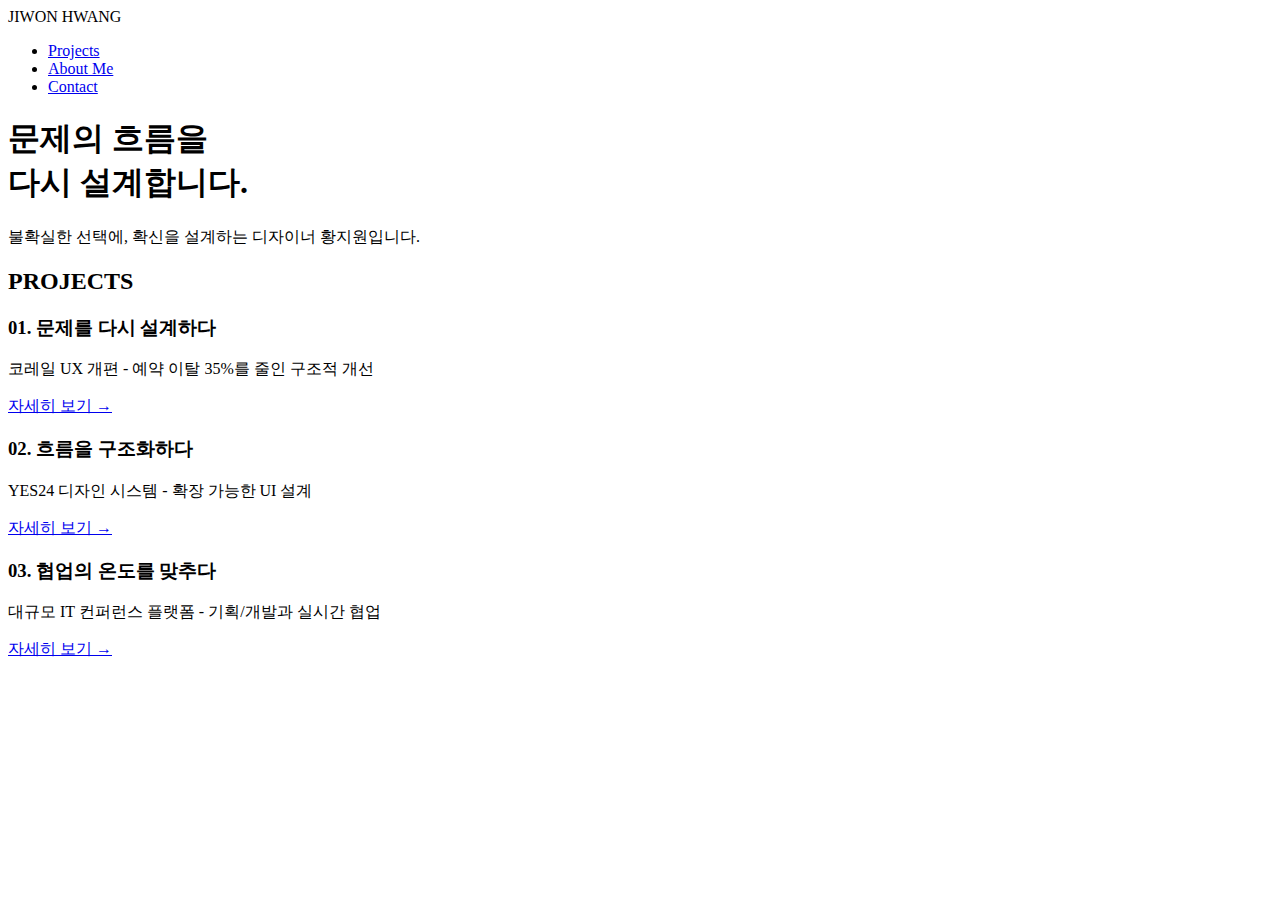
==== html/index.html @ c66b7c1f "Update" ====
<!DOCTYPE html>
<html lang="ko">
<head>
  <meta charset="UTF-8" />
  <title>황지원 Portfolio | CJ ENM Designer</title>
  <link rel="stylesheet" href="css/index.css" />
</head>
<body>

  <header class="header">
    <div class="container">
      <div class="logo">JIWON HWANG</div>
      <nav class="nav">
        <ul class="nav-list">
          <li><a href="#projects">Projects</a></li>
          <li><a href="#about">About Me</a></li>
          <li><a href="#contact">Contact</a></li>
        </ul>
      </nav>
    </div>
  </header>

  <section class="hero">
    <div class="hero-inner">
      <h1 class="t1">문제의 흐름을<br>다시 설계합니다.</h1>
      <p class="t5">불확실한 선택에, 확신을 설계하는 디자이너 황지원입니다.</p>
    </div>
  </section>

  <section id="projects" class="projects">
    <h2 class="t2">PROJECTS</h2>
    <div class="project-grid">
      <div class="project-card">
        <h3 class="t4">01. 문제를 다시 설계하다</h3>
        <p class="t6">코레일 UX 개편 - 예약 이탈 35%를 줄인 구조적 개선</p>
        <a href="#project1" class="btn-text">자세히 보기 →</a>
      </div>
      <div class="project-card">
        <h3 class="t4">02. 흐름을 구조화하다</h3>
        <p class="t6">YES24 디자인 시스템 - 확장 가능한 UI 설계</p>
        <a href="#project2" class="btn-text">자세히 보기 →</a>
      </div>
      <div class="project-card">
        <h3 class="t4">03. 협업의 온도를 맞추다</h3>
        <p class="t6">대규모 IT 컨퍼런스 플랫폼 - 기획/개발과 실시간 협업</p>
        <a href="#project3" class="btn-text">자세히 보기 →</a>
      </div>
    </div>
  </section>

</body>
</html>
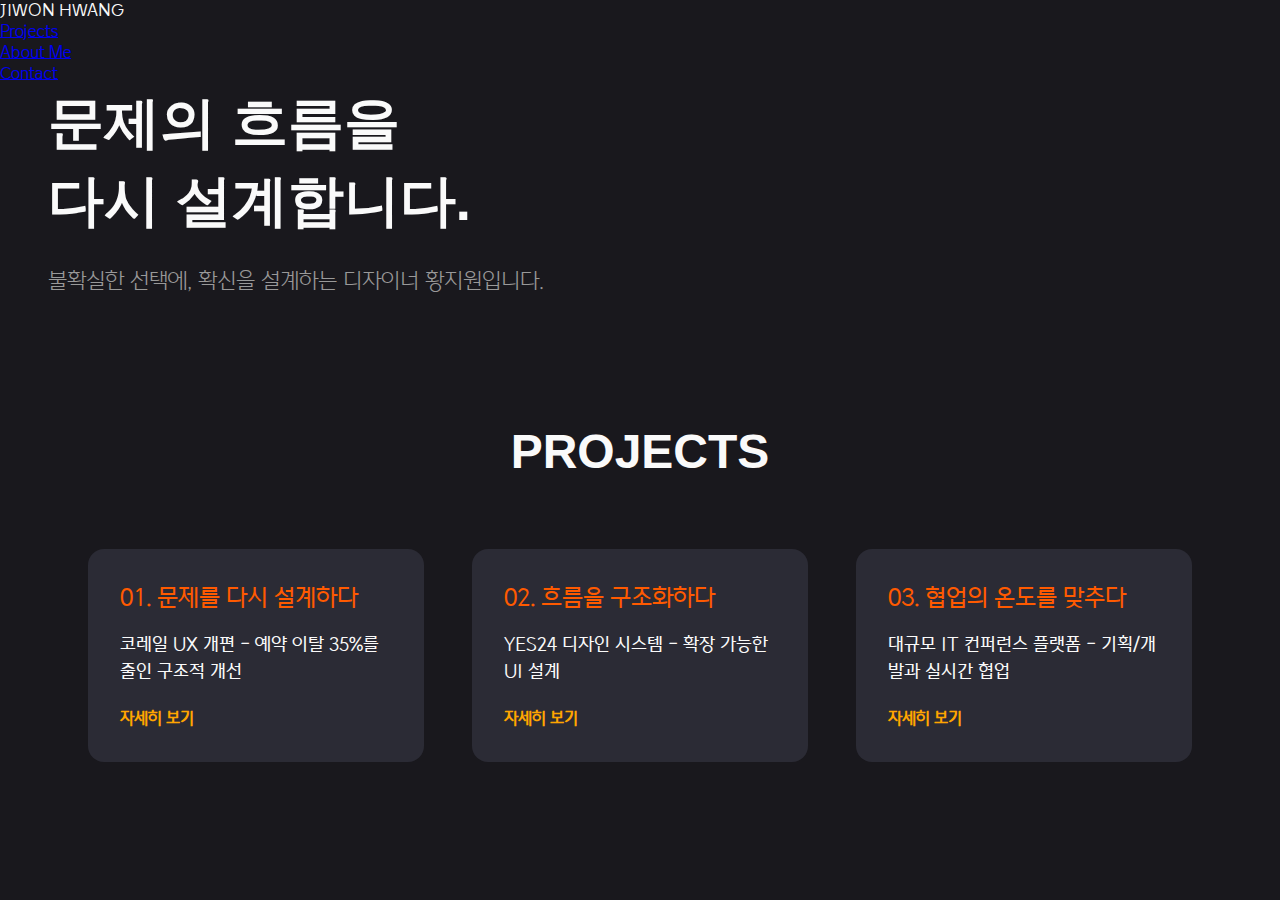
==== commit cf4b700e: "Update" ====
--- a/html/index.html
+++ b/html/index.html
@@ -3,7 +3,8 @@
 <head>
   <meta charset="UTF-8" />
   <title>황지원 Portfolio | CJ ENM Designer</title>
-  <link rel="stylesheet" href="css/index.css" />
+  <link rel="stylesheet" href="../css/common.css" />
+  <link rel="stylesheet" href="../css/index.css" />
 </head>
 <body>
 
@@ -33,17 +34,17 @@
       <div class="project-card">
         <h3 class="t4">01. 문제를 다시 설계하다</h3>
         <p class="t6">코레일 UX 개편 - 예약 이탈 35%를 줄인 구조적 개선</p>
-        <a href="#project1" class="btn-text">자세히 보기 →</a>
+        <a href="#project1" class="btn-text">자세히 보기</a>
       </div>
       <div class="project-card">
         <h3 class="t4">02. 흐름을 구조화하다</h3>
         <p class="t6">YES24 디자인 시스템 - 확장 가능한 UI 설계</p>
-        <a href="#project2" class="btn-text">자세히 보기 →</a>
+        <a href="#project2" class="btn-text">자세히 보기</a>
       </div>
       <div class="project-card">
         <h3 class="t4">03. 협업의 온도를 맞추다</h3>
         <p class="t6">대규모 IT 컨퍼런스 플랫폼 - 기획/개발과 실시간 협업</p>
-        <a href="#project3" class="btn-text">자세히 보기 →</a>
+        <a href="#project3" class="btn-text">자세히 보기</a>
       </div>
     </div>
   </section>
--- a/css/common.css
+++ b/css/common.css
@@ -0,0 +1,189 @@
+:root {
+  --color-white: #FAFAFA;
+  --color-lace-cap: #2B2B35;
+  --color-kimchi: #FF5A00;
+  --color-cj-red: #EF151E;
+  --color-cj-yellow: #FFA500;
+  --color-deep-sea: #006ECD;
+  --color-black: #19181D;
+  --color-gray: #999999;
+}
+
+html, body {
+  font-family: 'CJ ONLYONE NEW body', 'Pretendard', -apple-system, BlinkMacSystemFont, sans-serif;
+  background-color: var(--color-black);
+  color: var(--color-white);
+}
+
+/* CJ 폰트 등록 */
+@font-face {
+  font-family: 'CJ ONLYONE NEW body';
+  src: url('../fonts/cjonlyone/CJONLYONENEWbodyRegular.woff') format('woff');
+  font-weight: 400;
+  font-style: normal;
+}
+
+@font-face {
+  font-family: 'CJ ONLYONE NEW body';
+  src: url('../fonts/cjonlyone/CJONLYONENEWbodyLight.woff') format('woff');
+  font-weight: 300;
+  font-style: normal;
+}
+
+@font-face {
+  font-family: 'CJ ONLYONE NEW title';
+  src: url('../fonts/cjonlyone/CJONLYONENEWtitleMedium.woff') format('woff');
+  font-weight: 500;
+  font-style: normal;
+}
+
+@font-face {
+  font-family: 'CJ ONLYONE NEW title';
+  src: url('../fonts/cjonlyone/CJONLYONENEWtitleBold.woff') format('woff');
+  font-weight: 700;
+  font-style: normal;
+}
+.t1 {
+  font-family: 'Pretendard', sans-serif;
+  font-weight: 600;
+  font-size: 56px;
+  line-height: 140%;
+}
+
+.t2 {
+  font-family: 'Pretendard', sans-serif;
+  font-weight: 600;
+  font-size: 48px;
+  line-height: 140%;
+}
+
+.t3 {
+  font-family: 'Pretendard', sans-serif;
+  font-weight: 600;
+  font-size: 36px;
+  line-height: 140%;
+}
+
+.t4 {
+  font-family: 'CJ ONLYONE NEW body', sans-serif;
+  font-weight: 400;
+  font-size: 24px;
+  line-height: 140%;
+}
+
+.t5 {
+  font-family: 'CJ ONLYONE NEW body', sans-serif;
+  font-weight: 400;
+  font-size: 22px;
+  line-height: 150%;
+}
+
+.t6 {
+  font-family: 'CJ ONLYONE NEW body', sans-serif;
+  font-weight: 400;
+  font-size: 18px;
+  line-height: 150%;
+}
+
+.t7 {
+  font-family: 'CJ ONLYONE NEW body', sans-serif;
+  font-weight: 400;
+  font-size: 16px;
+  line-height: 150%;
+}
+
+* {
+  margin: 0;
+  padding: 0;
+  box-sizing: border-box;
+}
+
+.section-title {
+  font-family: 'CJ ONLYONE NEW title', sans-serif;
+  font-weight: 700;
+  font-size: 36px;
+  line-height: 140%;
+  color: var(--color-white);
+  margin-bottom: 24px;
+}
+
+.card {
+  background-color: var(--color-lace-cap);
+  border-radius: 16px;
+  padding: 24px 32px;
+  color: var(--color-white);
+  box-shadow: 0 4px 12px rgba(0,0,0,0.1);
+  transition: transform 0.2s ease;
+}
+.card:hover {
+  transform: translateY(-4px);
+}
+
+.metric {
+  font-size: 32px;
+  font-weight: 700;
+  color: var(--color-kimchi);
+  font-family: 'CJ ONLYONE NEW title', sans-serif;
+}
+
+.highlight {
+  color: var(--color-kimchi);
+  font-weight: 600;
+}
+
+.info-box {
+  display: flex;
+  align-items: flex-start;
+  gap: 16px;
+  background-color: var(--color-lace-cap);
+  border-radius: 12px;
+  padding: 20px 24px;
+  color: var(--color-white);
+}
+
+.info-box img {
+  width: 32px;
+  height: 32px;
+}
+
+.info-box .info-content {
+  font-size: 16px;
+  line-height: 150%;
+}
+
+.tag {
+  display: inline-block;
+  background-color: var(--color-gray);
+  color: var(--color-black);
+  font-size: 14px;
+  padding: 4px 12px;
+  border-radius: 999px;
+  font-weight: 500;
+}
+
+.step-list {
+  display: flex;
+  gap: 24px;
+  align-items: center;
+  flex-wrap: wrap;
+  margin: 24px 0;
+}
+
+.step-list .step {
+  padding: 12px 20px;
+  border-radius: 8px;
+  background-color: var(--color-lace-cap);
+  color: var(--color-white);
+  font-weight: 500;
+  position: relative;
+}
+
+.step-list .step::after {
+  content: '→';
+  margin-left: 16px;
+  color: var(--color-gray);
+}
+
+.step-list .step:last-child::after {
+  content: '';
+}--- a/css/index.css
+++ b/css/index.css
@@ -0,0 +1,68 @@
+/* ========== HERO SECTION ========== */
+.hero {
+  max-width: 1440px;
+  margin: 0 auto;
+  padding: 0 48px;
+}
+
+.hero-inner {
+  max-width: 800px;
+}
+
+.hero .t1 {
+  color: var(--color-white);
+  margin-bottom: 24px;
+}
+
+.hero .t5 {
+  color: var(--color-gray);
+  font-weight: 300;
+}
+
+/* ========== PROJECT SECTION ========== */
+.projects {
+  background-color: var(--color-black);
+  padding: 120px 48px;
+  max-width: 1200px;
+  margin: 0 auto;
+}
+
+.projects h2 {
+  text-align: center;
+  margin-bottom: 64px;
+  color: var(--color-white);
+}
+
+.project-grid {
+  display: grid;
+  grid-template-columns: repeat(auto-fit, minmax(320px, 1fr));
+  gap: 48px;
+}
+
+.project-card {
+  background-color: var(--color-lace-cap);
+  color: var(--color-white);
+  padding: 32px;
+  border-radius: 16px;
+  transition: transform 0.3s ease, box-shadow 0.3s ease;
+}
+
+.project-card:hover {
+  transform: translateY(-8px);
+  box-shadow: 0px 8px 24px rgba(0, 0, 0, 0.2);
+}
+
+.project-card h3 {
+  margin-bottom: 16px;
+  color: var(--color-kimchi);
+}
+
+.project-card p {
+  margin-bottom: 24px;
+}
+
+.btn-text {
+  color: var(--color-cj-yellow);
+  font-weight: bold;
+  text-decoration: none;
+}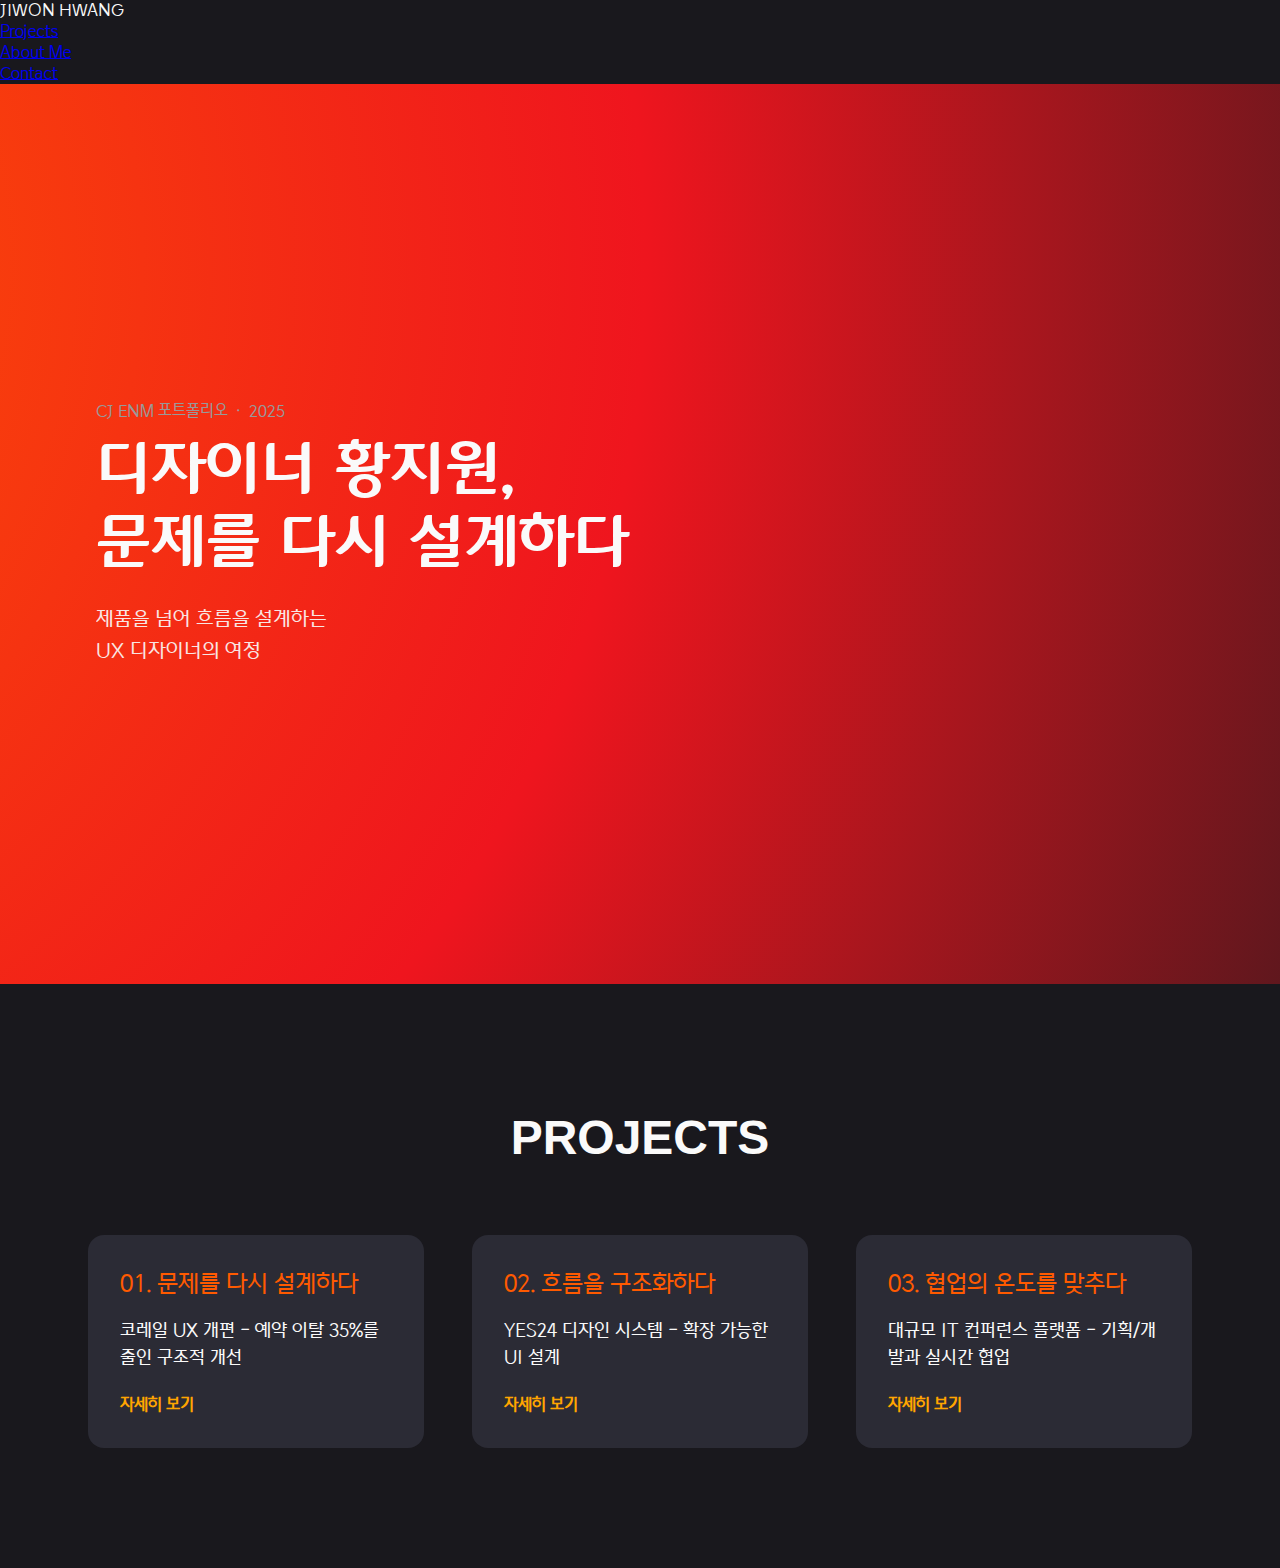
==== commit 236fab90: "Update" ====
--- a/html/index.html
+++ b/html/index.html
@@ -21,10 +21,11 @@
     </div>
   </header>
 
-  <section class="hero">
-    <div class="hero-inner">
-      <h1 class="t1">문제의 흐름을<br>다시 설계합니다.</h1>
-      <p class="t5">불확실한 선택에, 확신을 설계하는 디자이너 황지원입니다.</p>
+  <section class="hero-section">
+    <div class="hero-overlay">
+      <p class="hero-sub">CJ ENM 포트폴리오 · 2025</p>
+      <h1 class="hero-title">디자이너 황지원,<br> 문제를 다시 설계하다</h1>
+      <p class="hero-desc">제품을 넘어 흐름을 설계하는<br> UX 디자이너의 여정</p>
     </div>
   </section>
 
--- a/css/common.css
+++ b/css/common.css
@@ -97,93 +97,3 @@
   padding: 0;
   box-sizing: border-box;
 }
-
-.section-title {
-  font-family: 'CJ ONLYONE NEW title', sans-serif;
-  font-weight: 700;
-  font-size: 36px;
-  line-height: 140%;
-  color: var(--color-white);
-  margin-bottom: 24px;
-}
-
-.card {
-  background-color: var(--color-lace-cap);
-  border-radius: 16px;
-  padding: 24px 32px;
-  color: var(--color-white);
-  box-shadow: 0 4px 12px rgba(0,0,0,0.1);
-  transition: transform 0.2s ease;
-}
-.card:hover {
-  transform: translateY(-4px);
-}
-
-.metric {
-  font-size: 32px;
-  font-weight: 700;
-  color: var(--color-kimchi);
-  font-family: 'CJ ONLYONE NEW title', sans-serif;
-}
-
-.highlight {
-  color: var(--color-kimchi);
-  font-weight: 600;
-}
-
-.info-box {
-  display: flex;
-  align-items: flex-start;
-  gap: 16px;
-  background-color: var(--color-lace-cap);
-  border-radius: 12px;
-  padding: 20px 24px;
-  color: var(--color-white);
-}
-
-.info-box img {
-  width: 32px;
-  height: 32px;
-}
-
-.info-box .info-content {
-  font-size: 16px;
-  line-height: 150%;
-}
-
-.tag {
-  display: inline-block;
-  background-color: var(--color-gray);
-  color: var(--color-black);
-  font-size: 14px;
-  padding: 4px 12px;
-  border-radius: 999px;
-  font-weight: 500;
-}
-
-.step-list {
-  display: flex;
-  gap: 24px;
-  align-items: center;
-  flex-wrap: wrap;
-  margin: 24px 0;
-}
-
-.step-list .step {
-  padding: 12px 20px;
-  border-radius: 8px;
-  background-color: var(--color-lace-cap);
-  color: var(--color-white);
-  font-weight: 500;
-  position: relative;
-}
-
-.step-list .step::after {
-  content: '→';
-  margin-left: 16px;
-  color: var(--color-gray);
-}
-
-.step-list .step:last-child::after {
-  content: '';
-}--- a/css/index.css
+++ b/css/index.css
@@ -1,22 +1,49 @@
-/* ========== HERO SECTION ========== */
-.hero {
-  max-width: 1440px;
-  margin: 0 auto;
-  padding: 0 48px;
+.hero-section {
+  height: 100vh;
+  width: 100%;
+  background: radial-gradient(circle at 20% 40%, #ff5a00, #ef151e, #19181D, #006ecd);
+  background-size: 300% 300%;
+  background-position: center;
+  animation: gradientShift 15s ease infinite;
+  display: flex;
+  align-items: center;
+  justify-content: flex-start;
+  padding: 0 96px;
+  color: var(--color-white);
 }
 
-.hero-inner {
-  max-width: 800px;
+@keyframes gradientShift {
+  0% { background-position: 0% 50%; }
+  50% { background-position: 100% 50%; }
+  100% { background-position: 0% 50%; }
 }
 
-.hero .t1 {
-  color: var(--color-white);
+.hero-overlay {
+  max-width: 720px;
+  z-index: 10;
+}
+
+.hero-sub {
+  font-family: 'CJ ONLYONE NEW body', sans-serif;
+  font-size: 16px;
+  color: var(--color-gray);
+  margin-bottom: 12px;
+}
+
+.hero-title {
+  font-family: 'CJ ONLYONE NEW title', sans-serif;
+  font-size: 56px;
+  font-weight: 700;
+  line-height: 1.3;
   margin-bottom: 24px;
 }
 
-.hero .t5 {
-  color: var(--color-gray);
-  font-weight: 300;
+.hero-desc {
+  font-family: 'CJ ONLYONE NEW body', sans-serif;
+  font-size: 20px;
+  line-height: 1.6;
+  color: var(--color-white);
+  opacity: 0.9;
 }
 
 /* ========== PROJECT SECTION ========== */
